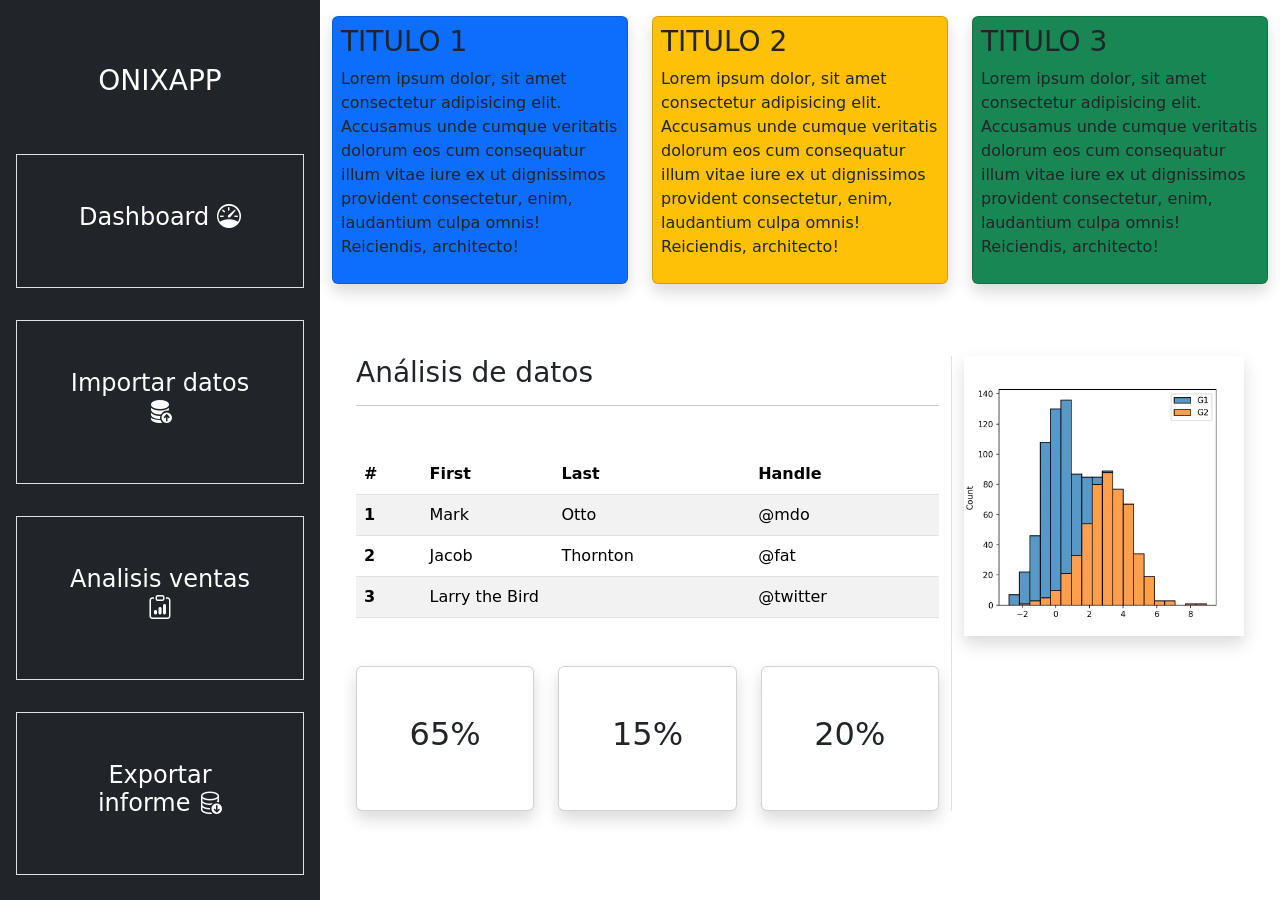
==== index.html @ 92823388 "ok" ====
<!DOCTYPE html>
<html lang="en">

<head>
    <meta charset="UTF-8">
    <meta name="viewport" content="width=device-width, initial-scale=1.0">
    <title>Document</title>
    <link href="https://cdn.jsdelivr.net/npm/bootstrap@5.3.2/dist/css/bootstrap.min.css" rel="stylesheet"
        integrity="sha384-T3c6CoIi6uLrA9TneNEoa7RxnatzjcDSCmG1MXxSR1GAsXEV/Dwwykc2MPK8M2HN" crossorigin="anonymous">
    <link rel="stylesheet" href="https://cdn.jsdelivr.net/npm/bootstrap-icons@1.11.1/font/bootstrap-icons.css">
    <link rel="stylesheet" href="./assets/styles/estilos.css">
</head>

<body>

    <header>

    </header>
    <main class="container-fluid">
        <div class="row">
            <section class="col-12 col-md-3 bg-dark text-white columnaAdaptada">
                <div class="row text-center p-3">

                    <div class="col-12 my-5">
                        <h3>ONIXAPP</h3>
                    </div>

                    <div class="col-12 border p-5 seleccion">
                        <h4>Dashboard <span><i class="bi bi-speedometer"></i></span></h4>
                    </div>
                </div>
                <div class="row text-center p-3">
                    <div class="col-12 border p-5 seleccion">
                        <h4>Importar datos <span><i class="bi bi-database-fill-up"></i></span></h4>
                    </div>
                </div>
                <div class="row text-center p-3">
                    <div class="col-12 border p-5 seleccion">
                        <h4>Analisis ventas <span><i class="bi bi-clipboard-data"></i></span></h4>
                    </div>
                </div>
                <div class="row text-center p-3">
                    <div class="col-12 border p-5 seleccion">
                        <h4>Exportar informe <span><i class="bi bi-database-down"></i></span></h4>
                    </div>
                </div>
            </section>
            <section class="col-12 col-md-9">
                <div class="row row-cols-1 row-cols-md-3 my-3">
                    <div class="col">
                        <div class="card bg-primary p-2 shadow">
                            <h3>TITULO 1</h3>
                            <p>Lorem ipsum dolor, sit amet consectetur adipisicing elit. Accusamus unde cumque veritatis
                                dolorum eos cum consequatur illum vitae iure ex ut dignissimos provident consectetur,
                                enim, laudantium culpa omnis! Reiciendis, architecto!</p>
                        </div>
                    </div>
                    <div class="col">
                        <div class="card bg-warning p-2 shadow">
                            <h3>TITULO 2</h3>
                            <p>Lorem ipsum dolor, sit amet consectetur adipisicing elit. Accusamus unde cumque veritatis
                                dolorum eos cum consequatur illum vitae iure ex ut dignissimos provident consectetur,
                                enim, laudantium culpa omnis! Reiciendis, architecto!</p>
                        </div>
                    </div>
                    <div class="col">
                        <div class="card bg-success p-2 shadow">
                            <h3>TITULO 3</h3>
                            <p>Lorem ipsum dolor, sit amet consectetur adipisicing elit. Accusamus unde cumque veritatis
                                dolorum eos cum consequatur illum vitae iure ex ut dignissimos provident consectetur,
                                enim, laudantium culpa omnis! Reiciendis, architecto!</p>
                        </div>
                    </div>
                </div>
                <section class="row my-5 p-4">
                    <div class="col-12 col-md-8 border-end">
                        <h3>Análisis de datos</h3>
                        <hr>
                        <table class="table table-striped my-5">
                            <thead>
                                <tr>
                                    <th scope="col">#</th>
                                    <th scope="col">First</th>
                                    <th scope="col">Last</th>
                                    <th scope="col">Handle</th>
                                </tr>
                            </thead>
                            <tbody>
                                <tr>
                                    <th scope="row">1</th>
                                    <td>Mark</td>
                                    <td>Otto</td>
                                    <td>@mdo</td>
                                </tr>
                                <tr>
                                    <th scope="row">2</th>
                                    <td>Jacob</td>
                                    <td>Thornton</td>
                                    <td>@fat</td>
                                </tr>
                                <tr>
                                    <th scope="row">3</th>
                                    <td colspan="2">Larry the Bird</td>
                                    <td>@twitter</td>
                                </tr>
                            </tbody>
                        </table>
                        <div class="row">
                            <div class="col-12 col-md-4 text-center">
                                <div class="card shadow p-5">
                                    <h2>65%</h2>
                                </div>
                            </div>
                            <div class="col-12 col-md-4 text-center">
                                <div class="card shadow p-5">
                                    <h2>15%</h2>
                                </div>
                            </div>
                            <div class="col-12 col-md-4 text-center">
                                <div class="card shadow p-5">
                                    <h2>20%</h2>
                                </div>
                            </div>
                        </div>
                        
                    </div>
                    <div class="col-12 col-md-4">
                        <img src="./assets/img/histograma.png" alt="img" class="w-100 d-block mx-auto shadow">
                    </div>
                </section>
            </section>
        </div>


    </main>
    <footer>

    </footer>
    <script src="https://cdn.jsdelivr.net/npm/bootstrap@5.3.2/dist/js/bootstrap.bundle.min.js"
        integrity="sha384-C6RzsynM9kWDrMNeT87bh95OGNyZPhcTNXj1NW7RuBCsyN/o0jlpcV8Qyq46cDfL"
        crossorigin="anonymous"></script>
</body>

</html>
---- assets/styles/estilos.css ----
.columnaAdaptada{
    height: 100vh;
}

.seleccion:hover{
    opacity: 0.5;
}
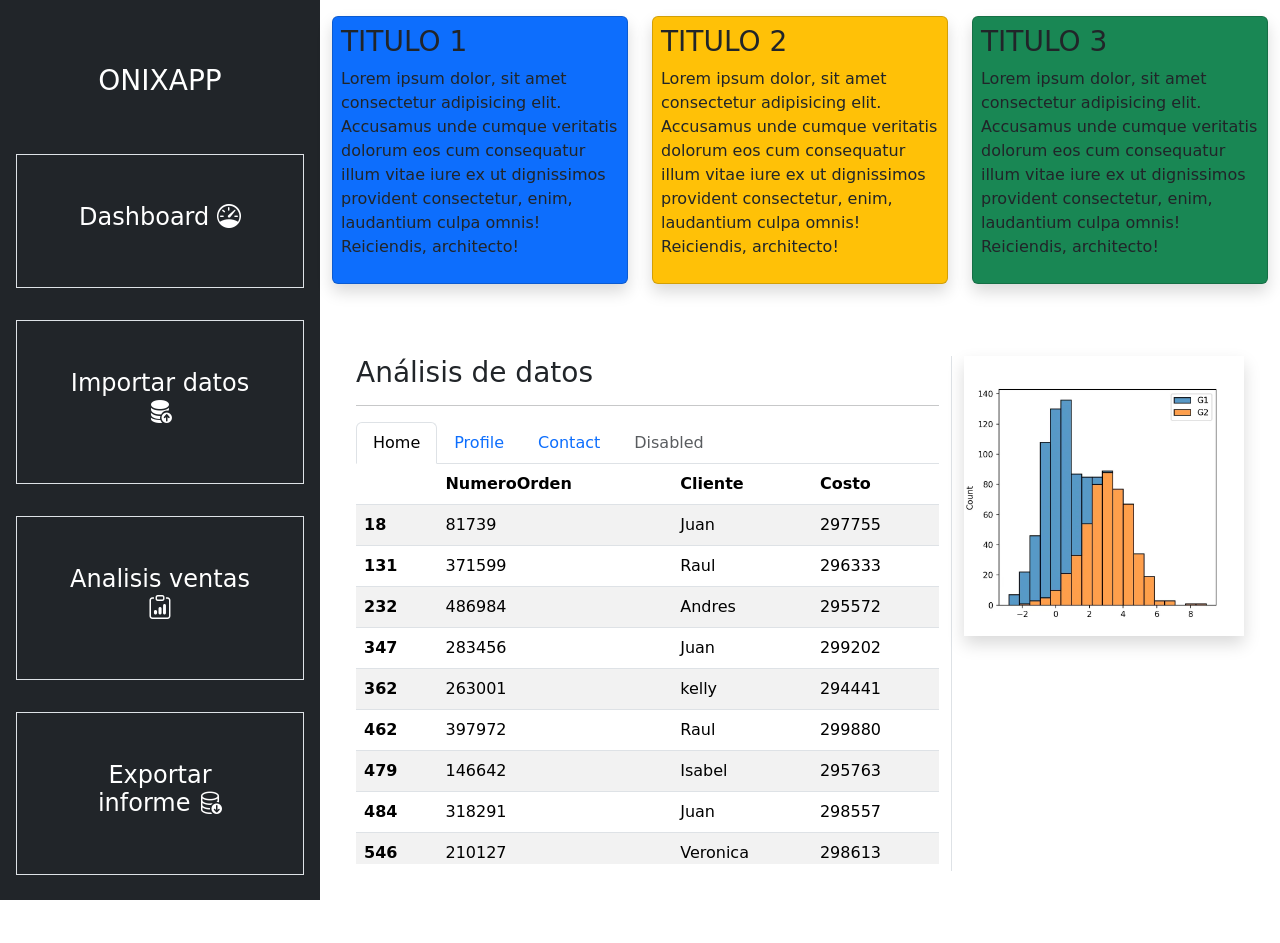
==== commit 36c75458: "ok" ====
--- a/index.html
+++ b/index.html
@@ -76,53 +76,42 @@
                     <div class="col-12 col-md-8 border-end">
                         <h3>Análisis de datos</h3>
                         <hr>
-                        <table class="table table-striped my-5">
-                            <thead>
-                                <tr>
-                                    <th scope="col">#</th>
-                                    <th scope="col">First</th>
-                                    <th scope="col">Last</th>
-                                    <th scope="col">Handle</th>
-                                </tr>
-                            </thead>
-                            <tbody>
-                                <tr>
-                                    <th scope="row">1</th>
-                                    <td>Mark</td>
-                                    <td>Otto</td>
-                                    <td>@mdo</td>
-                                </tr>
-                                <tr>
-                                    <th scope="row">2</th>
-                                    <td>Jacob</td>
-                                    <td>Thornton</td>
-                                    <td>@fat</td>
-                                </tr>
-                                <tr>
-                                    <th scope="row">3</th>
-                                    <td colspan="2">Larry the Bird</td>
-                                    <td>@twitter</td>
-                                </tr>
-                            </tbody>
-                        </table>
-                        <div class="row">
-                            <div class="col-12 col-md-4 text-center">
-                                <div class="card shadow p-5">
-                                    <h2>65%</h2>
-                                </div>
+
+                        <ul class="nav nav-tabs" id="myTab" role="tablist">
+                            <li class="nav-item" role="presentation">
+                                <button class="nav-link active" id="home-tab" data-bs-toggle="tab"
+                                    data-bs-target="#home-tab-pane" type="button" role="tab"
+                                    aria-controls="home-tab-pane" aria-selected="true">Home</button>
+                            </li>
+                            <li class="nav-item" role="presentation">
+                                <button class="nav-link" id="profile-tab" data-bs-toggle="tab"
+                                    data-bs-target="#profile-tab-pane" type="button" role="tab"
+                                    aria-controls="profile-tab-pane" aria-selected="false">Profile</button>
+                            </li>
+                            <li class="nav-item" role="presentation">
+                                <button class="nav-link" id="contact-tab" data-bs-toggle="tab"
+                                    data-bs-target="#contact-tab-pane" type="button" role="tab"
+                                    aria-controls="contact-tab-pane" aria-selected="false">Contact</button>
+                            </li>
+                            <li class="nav-item" role="presentation">
+                                <button class="nav-link" id="disabled-tab" data-bs-toggle="tab"
+                                    data-bs-target="#disabled-tab-pane" type="button" role="tab"
+                                    aria-controls="disabled-tab-pane" aria-selected="false" disabled>Disabled</button>
+                            </li>
+                        </ul>
+                        <div class="tab-content" id="myTabContent">
+                            <div class="tab-pane fade show active" id="home-tab-pane" role="tabpanel"
+                                aria-labelledby="home-tab" tabindex="0">
+                                <iframe src="./tables/ventasBajoCosto.html" frameborder="0" class="w-100" height="400"></iframe>
                             </div>
-                            <div class="col-12 col-md-4 text-center">
-                                <div class="card shadow p-5">
-                                    <h2>15%</h2>
-                                </div>
-                            </div>
-                            <div class="col-12 col-md-4 text-center">
-                                <div class="card shadow p-5">
-                                    <h2>20%</h2>
-                                </div>
-                            </div>
+                            <div class="tab-pane fade" id="profile-tab-pane" role="tabpanel"
+                                aria-labelledby="profile-tab" tabindex="0">...</div>
+                            <div class="tab-pane fade" id="contact-tab-pane" role="tabpanel"
+                                aria-labelledby="contact-tab" tabindex="0">...</div>
+                            <div class="tab-pane fade" id="disabled-tab-pane" role="tabpanel"
+                                aria-labelledby="disabled-tab" tabindex="0">...</div>
                         </div>
-                        
+
                     </div>
                     <div class="col-12 col-md-4">
                         <img src="./assets/img/histograma.png" alt="img" class="w-100 d-block mx-auto shadow">
--- a/assets/styles/estilos.css
+++ b/assets/styles/estilos.css
@@ -4,4 +4,16 @@
 
 .seleccion:hover{
     opacity: 0.5;
+}
+
+.banner{
+    background-image: url("../img/banner.jpeg");
+    padding: 15%;
+    background-attachment: fixed;
+}
+
+.banner2{
+    background-image: url("../img/banner2.jpg");
+    padding: 25%;
+    background-attachment: fixed;
 }
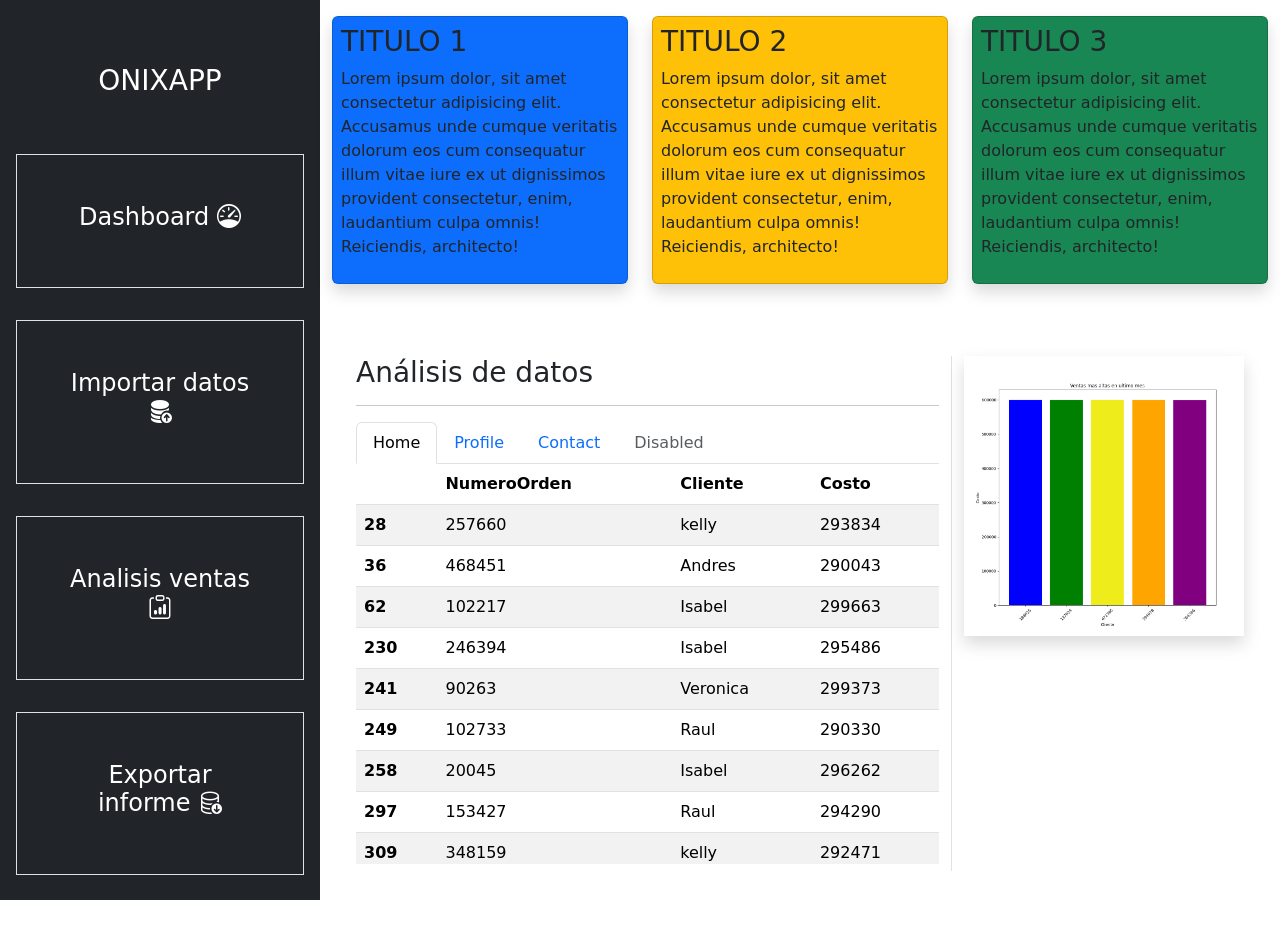
==== commit 809edea0: "se crea grafica" ====
--- a/index.html
+++ b/index.html
@@ -114,7 +114,7 @@
 
                     </div>
                     <div class="col-12 col-md-4">
-                        <img src="./assets/img/histograma.png" alt="img" class="w-100 d-block mx-auto shadow">
+                        <img src="./figuras/barrasventa.png" alt="img" class="w-100 d-block mx-auto shadow">
                     </div>
                 </section>
             </section>
